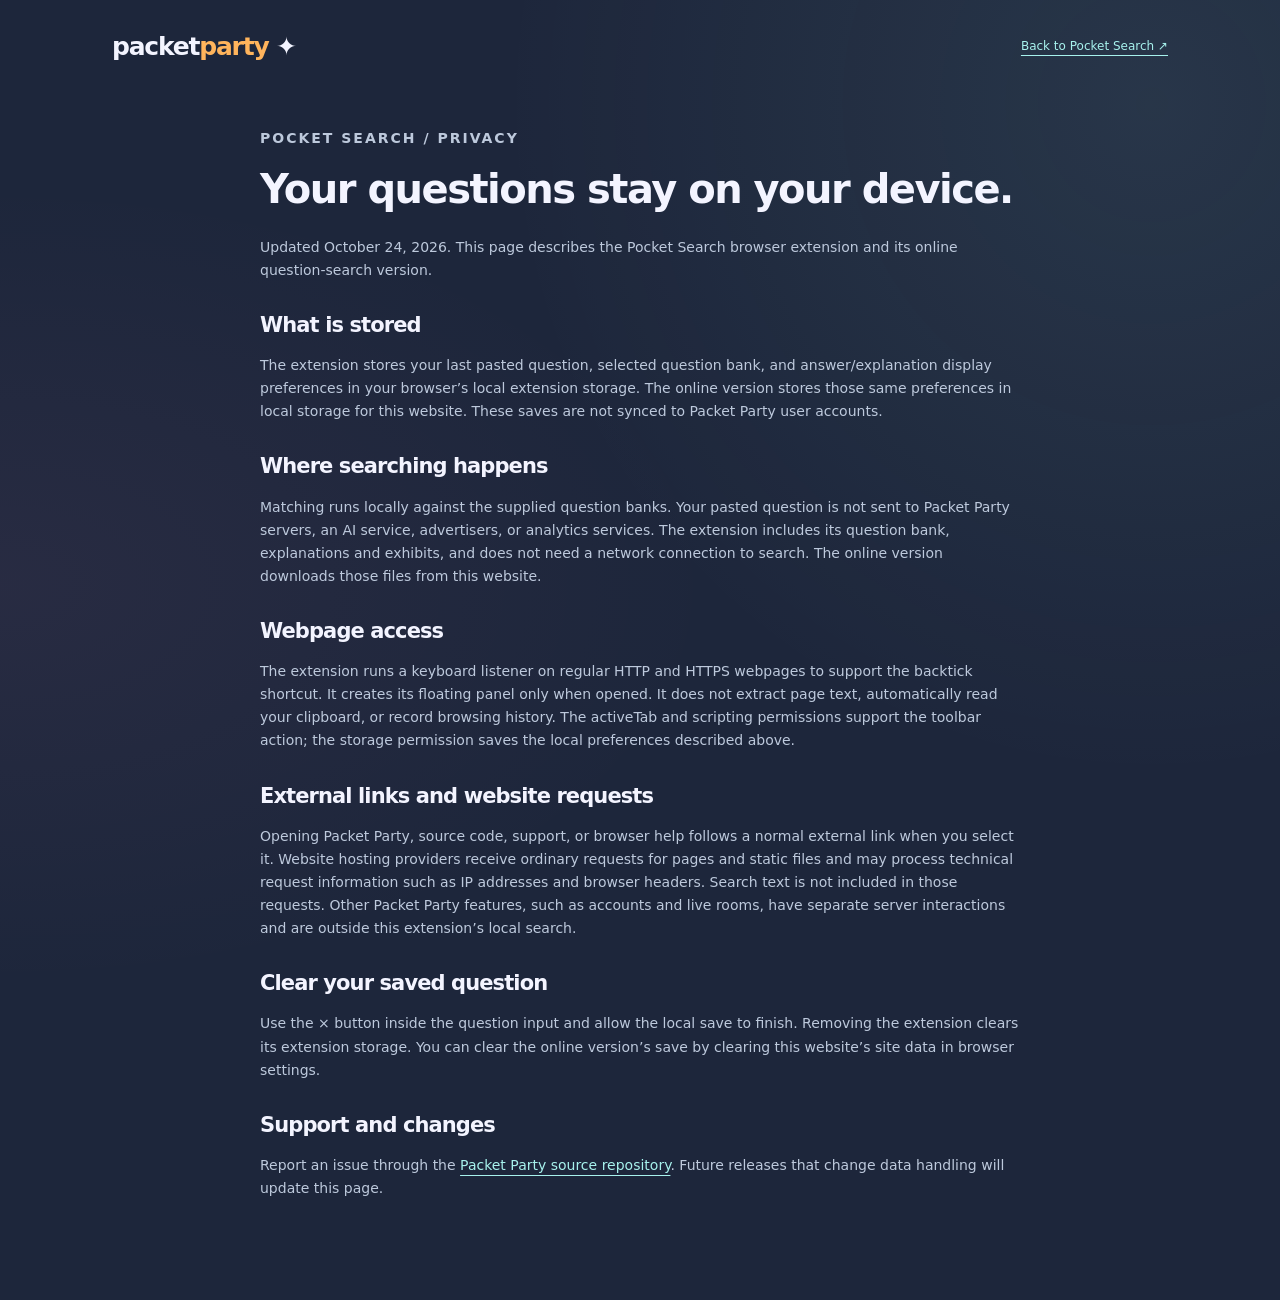
==== extension-privacy.html @ 1b27d732 "Publish guided extension download and no-install online question search" ====
<!doctype html>
<html lang="en"><head><meta charset="utf-8"><meta name="viewport" content="width=device-width,initial-scale=1"><title>Pocket Search privacy · Packet Party</title><link rel="icon" href="icons/icon-192.png"><link rel="stylesheet" href="extension-download.css"></head><body><main><nav><a class="brand" href="/">packet<span>party</span> ✦</a><a href="/get-extension">Back to Pocket Search ↗</a></nav><article class="privacy"><p class="eyebrow">POCKET SEARCH / PRIVACY</p><h1>Your questions stay on your device.</h1><p>Updated October 24, 2026. This page describes the Pocket Search browser extension and its online question-search version.</p><h2>What is stored</h2><p>The extension stores your last pasted question, selected question bank, and answer/explanation display preferences in your browser’s local extension storage. The online version stores those same preferences in local storage for this website. These saves are not synced to Packet Party user accounts.</p><h2>Where searching happens</h2><p>Matching runs locally against the supplied question banks. Your pasted question is not sent to Packet Party servers, an AI service, advertisers, or analytics services. The extension includes its question bank, explanations and exhibits, and does not need a network connection to search. The online version downloads those files from this website.</p><h2>Webpage access</h2><p>The extension runs a keyboard listener on regular HTTP and HTTPS webpages to support the backtick shortcut. It creates its floating panel only when opened. It does not extract page text, automatically read your clipboard, or record browsing history. The activeTab and scripting permissions support the toolbar action; the storage permission saves the local preferences described above.</p><h2>External links and website requests</h2><p>Opening Packet Party, source code, support, or browser help follows a normal external link when you select it. Website hosting providers receive ordinary requests for pages and static files and may process technical request information such as IP addresses and browser headers. Search text is not included in those requests. Other Packet Party features, such as accounts and live rooms, have separate server interactions and are outside this extension’s local search.</p><h2>Clear your saved question</h2><p>Use the × button inside the question input and allow the local save to finish. Removing the extension clears its extension storage. You can clear the online version’s save by clearing this website’s site data in browser settings.</p><h2>Support and changes</h2><p>Report an issue through the <a href="https://github.com/Angelowww11/REVIEWERS_HAVEFUN/issues" target="_blank" rel="noopener noreferrer">Packet Party source repository</a>. Future releases that change data handling will update this page.</p></article></main></body></html>
---- extension-download.css ----
:root{color-scheme:dark;--page:#1d263b;--surface:#273550;--ink:#f3f4ff;--muted:#bdc9dc;--mint:#a7f2ed;--peach:#ffb45c;--pink:#f58fca;font:16px/1.65 'Trebuchet MS',system-ui,sans-serif;color:var(--ink);background:var(--page)}*{box-sizing:border-box}html{scroll-behavior:smooth}body{margin:0;background:radial-gradient(ellipse at 90% 8%,#a7f2ed14,transparent 40%),radial-gradient(ellipse at 0% 45%,#f58fca0d,transparent 40%)}main{max-width:1120px;margin:auto;padding:26px 32px 40px}a{color:var(--mint);text-underline-offset:5px}button{font:inherit;cursor:pointer}a:focus-visible,button:focus-visible,summary:focus-visible{outline:3px solid var(--mint);outline-offset:5px}nav{display:flex;gap:20px;align-items:center;justify-content:space-between;font-size:12px}nav>div{display:flex;align-items:center;gap:20px}.brand{font-size:25px;font-weight:900;letter-spacing:-1.2px;color:var(--ink);text-decoration:none}.brand span{color:var(--peach)}.text-button{border:0;background:transparent;color:var(--mint);padding:8px 0;font-size:12px;text-decoration:underline;text-underline-offset:5px}.hero{display:grid;grid-template-columns:minmax(0,1.2fr) minmax(0,1fr);gap:65px;align-items:center;padding:65px 0 60px}.eyebrow{font-size:10px;letter-spacing:2px;font-weight:800;color:var(--mint);margin:0 0 12px}h1{font-size:clamp(36px,5vw,58px);line-height:1.08;letter-spacing:-2.3px;margin:18px 0 24px}h1 em{font-style:normal;color:var(--peach)}.lede{color:var(--muted);max-width:420px;font-size:16px;margin:0 0 24px}.hero-actions{display:flex;flex-wrap:wrap;gap:10px;align-items:center}.download{display:inline-flex;gap:25px;align-items:center;padding:13px 20px;border-radius:15px;background:var(--peach);color:var(--page);font-weight:900;text-decoration:none;transition:transform .2s}.download:hover{transform:translateY(-3px)}.download span{font-size:25px;line-height:1}.try-button{display:inline-flex;padding:12px 0;font-size:13px;font-weight:700}.download-note{font-size:11px;color:var(--muted);margin:10px 0 18px}.setup-link{font-size:12px}.facts{display:flex;flex-wrap:wrap;gap:8px 17px;font-size:11px;color:var(--mint);font-weight:700;margin:23px 0 12px}.facts span:before{content:'✦ ';color:var(--pink)}.availability{font-size:10px;color:var(--muted);max-width:370px}.live-demo{position:relative;width:100%;max-width:390px;justify-self:end;border-radius:21px;background:var(--surface);box-shadow:0 25px 75px #09152b55}.demo-head,.demo-foot{display:flex;align-items:center;justify-content:space-between;padding:12px 15px;font-size:11px;font-weight:700;gap:10px}.demo-live{color:var(--mint);font-size:8px;letter-spacing:1px}.demo-foot{font-size:10px;color:var(--muted);font-weight:400;padding:10px 15px}.live-demo iframe{display:block;width:100%;height:405px;border:0;background:var(--page)}.satellite{position:absolute;right:-23px;bottom:55px;color:var(--pink);font-size:64px;transform:rotate(-8deg);pointer-events:none}h2{font-size:27px;letter-spacing:-.9px;line-height:1.25;margin:10px 0 16px}h3{font-size:17px;line-height:1.3;margin:0 0 10px}.install{scroll-margin-top:24px}.section-heading{display:flex;gap:25px;align-items:end;justify-content:space-between}.browser-picker{display:flex;flex-wrap:wrap;gap:5px;background:#ffffff07;padding:5px;border-radius:14px}.browser-picker button{padding:9px 14px;border:0;border-radius:10px;background:transparent;color:var(--muted);font-size:12px;font-weight:800}.browser-picker [aria-pressed=true]{background:var(--mint);color:var(--page)}.install-intro{color:var(--muted);font-size:12px}.steps{list-style:none;padding:0;margin:30px 0;display:grid;grid-template-columns:repeat(3,minmax(0,1fr));gap:34px}.steps li{min-width:0}.step-number{color:var(--peach);font-size:36px;letter-spacing:-2px;line-height:1;display:block;margin-bottom:16px;font-weight:900}.steps p{font-size:12px;color:var(--muted);margin:8px 0 12px}.steps b{color:var(--ink)}.steps .hint{font-size:10px;line-height:1.6;color:var(--muted);opacity:.85}.small-action{font-size:12px;font-weight:800}.copy-address{display:flex;gap:7px;flex-wrap:wrap;align-items:center;padding:10px;background:#101b2e70;border-radius:12px}.copy-address code{background:none;flex:1;font-size:12px;white-space:nowrap;overflow-wrap:normal}.copy-address button{background:var(--mint);color:var(--page);border:0;border-radius:8px;padding:7px 9px;font-size:10px;font-weight:800;white-space:nowrap}code,kbd{background:#ffffff0a;border-radius:5px;padding:2px 5px;font-size:11px;overflow-wrap:anywhere}kbd{font:700 .9em/1.3 ui-monospace,monospace;color:var(--peach);box-shadow:0 2px 0 #ffffff20;padding:2px 8px}.install-visual{padding:11px;background:#ffffff08;border-radius:12px;display:flex;gap:8px;align-items:center;justify-content:space-between;font-size:9px}.install-visual>span:first-child{display:flex;gap:7px;align-items:center}.install-visual i{display:block;background:var(--mint);width:24px;height:14px;border-radius:14px;position:relative}.install-visual i:after{content:'';position:absolute;background:var(--page);width:10px;height:10px;border-radius:50%;right:2px;top:2px}.install-visual>b{background:#ffffff0f;padding:5px 8px;border-radius:7px}.easy-alternative{display:flex;gap:17px;align-items:center;background:#a7f2ed0b;padding:20px 23px;border-radius:17px;margin:30px 0 55px}.easy-alternative>span{color:var(--peach);font-size:30px}.easy-alternative strong{font-size:14px}.easy-alternative p{font-size:12px;color:var(--muted);margin:3px 0}.easy-alternative>a{font-size:12px;white-space:nowrap;font-weight:800;margin-left:auto}.details{display:grid;grid-template-columns:1fr 1fr;gap:65px}.details h2{font-size:24px}.details p{font-size:13px;color:var(--muted)}.help{max-width:800px;margin-top:45px}.help h2{font-size:23px}.help details{padding:15px 0;border-bottom:1px solid #ffffff14}.help summary{font-size:13px;font-weight:700;cursor:pointer}.help p{font-size:12px;color:var(--muted);margin-bottom:0}footer{margin-top:45px;color:var(--muted);font-size:10px;display:flex;gap:20px;justify-content:space-between}footer div{display:flex;gap:15px;flex-wrap:wrap}.page-status{position:fixed;bottom:20px;left:50%;transform:translateX(-50%);max-width:calc(100vw - 32px);background:var(--mint);color:var(--page);border-radius:13px;padding:12px 18px;font-size:12px;font-weight:800;box-shadow:0 8px 30px #0004;z-index:5}[hidden]{display:none!important}.pocket-page .pocket-header{max-width:440px;margin:45px auto 20px}.pocket-page h1{font-size:34px;letter-spacing:-1.2px;margin:10px 0}.pocket-page .live-demo{max-width:380px;margin:25px auto;justify-self:auto}.pocket-page .pocket-note{max-width:380px;margin:18px auto;font-size:12px;color:var(--muted)}.pocket-page .window-button{background:var(--mint);color:var(--page);border:0;border-radius:11px;padding:9px 13px;font-size:12px;font-weight:800}.privacy{max-width:760px;margin:60px auto}.privacy h1{font-size:40px;letter-spacing:-1.5px}.privacy h2{font-size:21px;margin-top:30px}.privacy p{font-size:14px;color:var(--muted)}@media(max-width:850px){.hero{gap:30px}.steps{gap:22px}.section-heading{align-items:start;flex-direction:column;gap:10px}}@media(max-width:650px){main{padding:20px}nav{align-items:start}nav>div{gap:5px;align-items:end;flex-direction:column}.hero{grid-template-columns:1fr;gap:30px;padding:35px 0 45px}.live-demo{justify-self:center;max-width:380px}.satellite{right:-8px}.steps{grid-template-columns:1fr;gap:25px;margin-top:25px}.steps li{display:grid;grid-template-columns:40px minmax(0,1fr);gap:13px}.step-number{font-size:29px}.copy-address{flex-wrap:nowrap}.steps p{font-size:13px}.install-visual{max-width:300px;font-size:11px}.easy-alternative{align-items:start;flex-wrap:wrap;padding:18px}.easy-alternative>span{display:none}.easy-alternative>a{margin:0}.details{grid-template-columns:1fr;gap:8px}.details h2{font-size:22px}footer{flex-direction:column}.hero .intro{max-width:500px}h1{letter-spacing:-1.6px}.download{width:100%;justify-content:space-between}.browser-picker button{padding:10px 17px}.pocket-page .pocket-header{margin-top:25px}.privacy{margin:35px 0}.privacy h1{font-size:32px}}@media(prefers-reduced-motion:reduce){*{scroll-behavior:auto!important;transition:none!important}}

body{font:inherit}

@media(max-width:650px){.browser-picker button,.copy-address button{min-height:44px}}
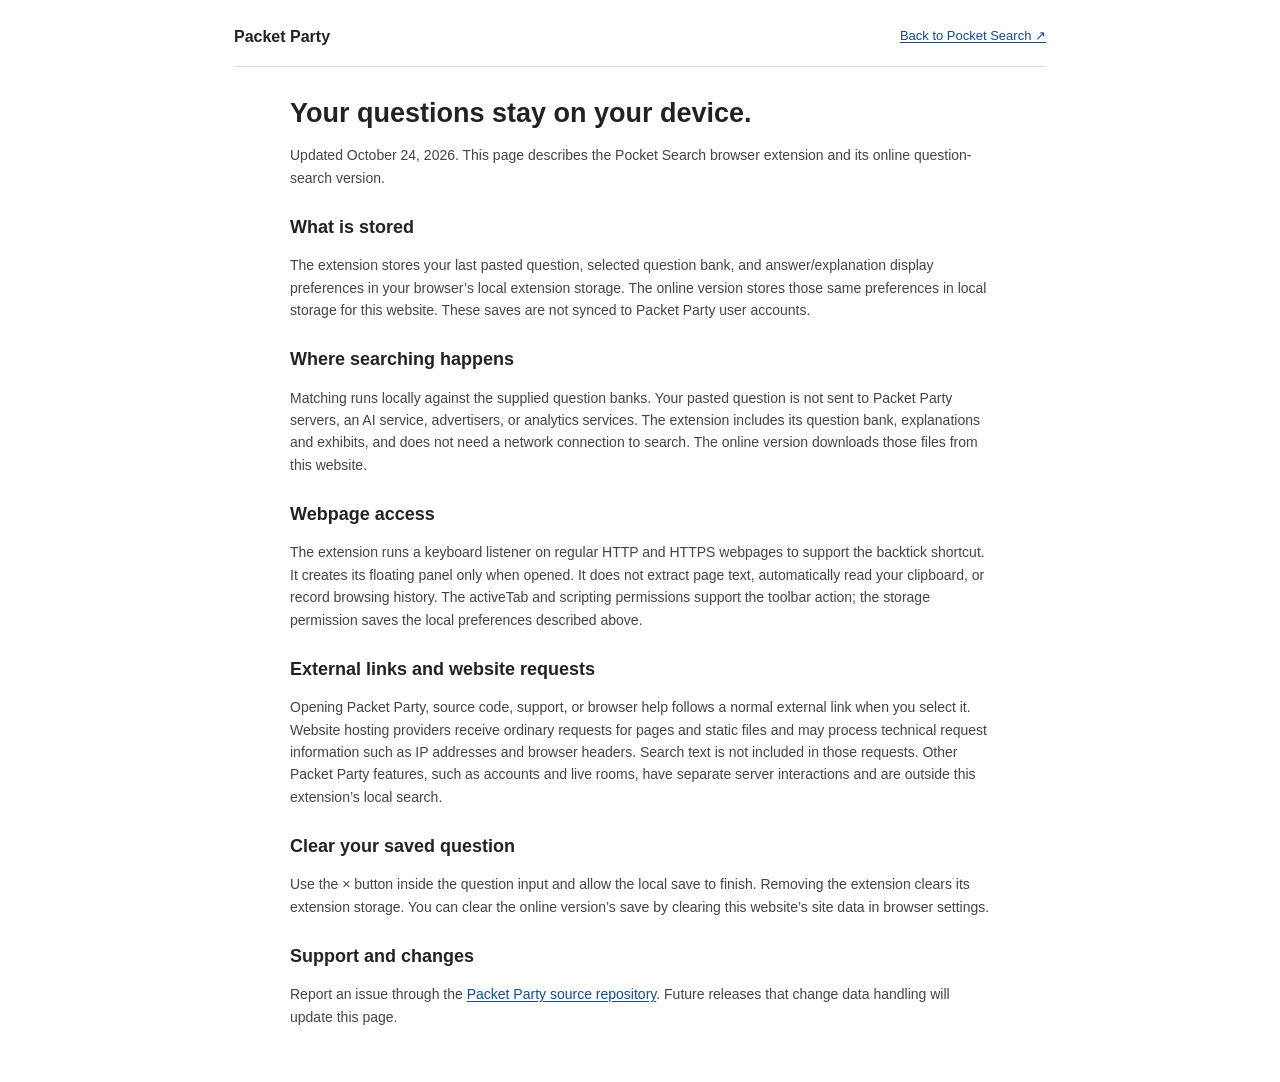
==== commit cf4bc84d: "Simplify Pocket Search to a plain white interface" ====
--- a/extension-privacy.html
+++ b/extension-privacy.html
@@ -1,2 +1,2 @@
 <!doctype html>
-<html lang="en"><head><meta charset="utf-8"><meta name="viewport" content="width=device-width,initial-scale=1"><title>Pocket Search privacy · Packet Party</title><link rel="icon" href="icons/icon-192.png"><link rel="stylesheet" href="extension-download.css"></head><body><main><nav><a class="brand" href="/">packet<span>party</span> ✦</a><a href="/get-extension">Back to Pocket Search ↗</a></nav><article class="privacy"><p class="eyebrow">POCKET SEARCH / PRIVACY</p><h1>Your questions stay on your device.</h1><p>Updated October 24, 2026. This page describes the Pocket Search browser extension and its online question-search version.</p><h2>What is stored</h2><p>The extension stores your last pasted question, selected question bank, and answer/explanation display preferences in your browser’s local extension storage. The online version stores those same preferences in local storage for this website. These saves are not synced to Packet Party user accounts.</p><h2>Where searching happens</h2><p>Matching runs locally against the supplied question banks. Your pasted question is not sent to Packet Party servers, an AI service, advertisers, or analytics services. The extension includes its question bank, explanations and exhibits, and does not need a network connection to search. The online version downloads those files from this website.</p><h2>Webpage access</h2><p>The extension runs a keyboard listener on regular HTTP and HTTPS webpages to support the backtick shortcut. It creates its floating panel only when opened. It does not extract page text, automatically read your clipboard, or record browsing history. The activeTab and scripting permissions support the toolbar action; the storage permission saves the local preferences described above.</p><h2>External links and website requests</h2><p>Opening Packet Party, source code, support, or browser help follows a normal external link when you select it. Website hosting providers receive ordinary requests for pages and static files and may process technical request information such as IP addresses and browser headers. Search text is not included in those requests. Other Packet Party features, such as accounts and live rooms, have separate server interactions and are outside this extension’s local search.</p><h2>Clear your saved question</h2><p>Use the × button inside the question input and allow the local save to finish. Removing the extension clears its extension storage. You can clear the online version’s save by clearing this website’s site data in browser settings.</p><h2>Support and changes</h2><p>Report an issue through the <a href="https://github.com/Angelowww11/REVIEWERS_HAVEFUN/issues" target="_blank" rel="noopener noreferrer">Packet Party source repository</a>. Future releases that change data handling will update this page.</p></article></main></body></html>
+<html lang="en"><head><meta charset="utf-8"><meta name="viewport" content="width=device-width,initial-scale=1"><title>Pocket Search privacy · Packet Party</title><link rel="icon" href="icons/icon-192.png"><link rel="stylesheet" href="extension-download.css"></head><body><main><nav><a class="brand" href="/">Packet Party</a><a href="/get-extension">Back to Pocket Search ↗</a></nav><article class="privacy"><p class="eyebrow">POCKET SEARCH / PRIVACY</p><h1>Your questions stay on your device.</h1><p>Updated October 24, 2026. This page describes the Pocket Search browser extension and its online question-search version.</p><h2>What is stored</h2><p>The extension stores your last pasted question, selected question bank, and answer/explanation display preferences in your browser’s local extension storage. The online version stores those same preferences in local storage for this website. These saves are not synced to Packet Party user accounts.</p><h2>Where searching happens</h2><p>Matching runs locally against the supplied question banks. Your pasted question is not sent to Packet Party servers, an AI service, advertisers, or analytics services. The extension includes its question bank, explanations and exhibits, and does not need a network connection to search. The online version downloads those files from this website.</p><h2>Webpage access</h2><p>The extension runs a keyboard listener on regular HTTP and HTTPS webpages to support the backtick shortcut. It creates its floating panel only when opened. It does not extract page text, automatically read your clipboard, or record browsing history. The activeTab and scripting permissions support the toolbar action; the storage permission saves the local preferences described above.</p><h2>External links and website requests</h2><p>Opening Packet Party, source code, support, or browser help follows a normal external link when you select it. Website hosting providers receive ordinary requests for pages and static files and may process technical request information such as IP addresses and browser headers. Search text is not included in those requests. Other Packet Party features, such as accounts and live rooms, have separate server interactions and are outside this extension’s local search.</p><h2>Clear your saved question</h2><p>Use the × button inside the question input and allow the local save to finish. Removing the extension clears its extension storage. You can clear the online version’s save by clearing this website’s site data in browser settings.</p><h2>Support and changes</h2><p>Report an issue through the <a href="https://github.com/Angelowww11/REVIEWERS_HAVEFUN/issues" target="_blank" rel="noopener noreferrer">Packet Party source repository</a>. Future releases that change data handling will update this page.</p></article></main></body></html>
--- a/extension-download.css
+++ b/extension-download.css
@@ -1,5 +1,2 @@
-:root{color-scheme:dark;--page:#1d263b;--surface:#273550;--ink:#f3f4ff;--muted:#bdc9dc;--mint:#a7f2ed;--peach:#ffb45c;--pink:#f58fca;font:16px/1.65 'Trebuchet MS',system-ui,sans-serif;color:var(--ink);background:var(--page)}*{box-sizing:border-box}html{scroll-behavior:smooth}body{margin:0;background:radial-gradient(ellipse at 90% 8%,#a7f2ed14,transparent 40%),radial-gradient(ellipse at 0% 45%,#f58fca0d,transparent 40%)}main{max-width:1120px;margin:auto;padding:26px 32px 40px}a{color:var(--mint);text-underline-offset:5px}button{font:inherit;cursor:pointer}a:focus-visible,button:focus-visible,summary:focus-visible{outline:3px solid var(--mint);outline-offset:5px}nav{display:flex;gap:20px;align-items:center;justify-content:space-between;font-size:12px}nav>div{display:flex;align-items:center;gap:20px}.brand{font-size:25px;font-weight:900;letter-spacing:-1.2px;color:var(--ink);text-decoration:none}.brand span{color:var(--peach)}.text-button{border:0;background:transparent;color:var(--mint);padding:8px 0;font-size:12px;text-decoration:underline;text-underline-offset:5px}.hero{display:grid;grid-template-columns:minmax(0,1.2fr) minmax(0,1fr);gap:65px;align-items:center;padding:65px 0 60px}.eyebrow{font-size:10px;letter-spacing:2px;font-weight:800;color:var(--mint);margin:0 0 12px}h1{font-size:clamp(36px,5vw,58px);line-height:1.08;letter-spacing:-2.3px;margin:18px 0 24px}h1 em{font-style:normal;color:var(--peach)}.lede{color:var(--muted);max-width:420px;font-size:16px;margin:0 0 24px}.hero-actions{display:flex;flex-wrap:wrap;gap:10px;align-items:center}.download{display:inline-flex;gap:25px;align-items:center;padding:13px 20px;border-radius:15px;background:var(--peach);color:var(--page);font-weight:900;text-decoration:none;transition:transform .2s}.download:hover{transform:translateY(-3px)}.download span{font-size:25px;line-height:1}.try-button{display:inline-flex;padding:12px 0;font-size:13px;font-weight:700}.download-note{font-size:11px;color:var(--muted);margin:10px 0 18px}.setup-link{font-size:12px}.facts{display:flex;flex-wrap:wrap;gap:8px 17px;font-size:11px;color:var(--mint);font-weight:700;margin:23px 0 12px}.facts span:before{content:'✦ ';color:var(--pink)}.availability{font-size:10px;color:var(--muted);max-width:370px}.live-demo{position:relative;width:100%;max-width:390px;justify-self:end;border-radius:21px;background:var(--surface);box-shadow:0 25px 75px #09152b55}.demo-head,.demo-foot{display:flex;align-items:center;justify-content:space-between;padding:12px 15px;font-size:11px;font-weight:700;gap:10px}.demo-live{color:var(--mint);font-size:8px;letter-spacing:1px}.demo-foot{font-size:10px;color:var(--muted);font-weight:400;padding:10px 15px}.live-demo iframe{display:block;width:100%;height:405px;border:0;background:var(--page)}.satellite{position:absolute;right:-23px;bottom:55px;color:var(--pink);font-size:64px;transform:rotate(-8deg);pointer-events:none}h2{font-size:27px;letter-spacing:-.9px;line-height:1.25;margin:10px 0 16px}h3{font-size:17px;line-height:1.3;margin:0 0 10px}.install{scroll-margin-top:24px}.section-heading{display:flex;gap:25px;align-items:end;justify-content:space-between}.browser-picker{display:flex;flex-wrap:wrap;gap:5px;background:#ffffff07;padding:5px;border-radius:14px}.browser-picker button{padding:9px 14px;border:0;border-radius:10px;background:transparent;color:var(--muted);font-size:12px;font-weight:800}.browser-picker [aria-pressed=true]{background:var(--mint);color:var(--page)}.install-intro{color:var(--muted);font-size:12px}.steps{list-style:none;padding:0;margin:30px 0;display:grid;grid-template-columns:repeat(3,minmax(0,1fr));gap:34px}.steps li{min-width:0}.step-number{color:var(--peach);font-size:36px;letter-spacing:-2px;line-height:1;display:block;margin-bottom:16px;font-weight:900}.steps p{font-size:12px;color:var(--muted);margin:8px 0 12px}.steps b{color:var(--ink)}.steps .hint{font-size:10px;line-height:1.6;color:var(--muted);opacity:.85}.small-action{font-size:12px;font-weight:800}.copy-address{display:flex;gap:7px;flex-wrap:wrap;align-items:center;padding:10px;background:#101b2e70;border-radius:12px}.copy-address code{background:none;flex:1;font-size:12px;white-space:nowrap;overflow-wrap:normal}.copy-address button{background:var(--mint);color:var(--page);border:0;border-radius:8px;padding:7px 9px;font-size:10px;font-weight:800;white-space:nowrap}code,kbd{background:#ffffff0a;border-radius:5px;padding:2px 5px;font-size:11px;overflow-wrap:anywhere}kbd{font:700 .9em/1.3 ui-monospace,monospace;color:var(--peach);box-shadow:0 2px 0 #ffffff20;padding:2px 8px}.install-visual{padding:11px;background:#ffffff08;border-radius:12px;display:flex;gap:8px;align-items:center;justify-content:space-between;font-size:9px}.install-visual>span:first-child{display:flex;gap:7px;align-items:center}.install-visual i{display:block;background:var(--mint);width:24px;height:14px;border-radius:14px;position:relative}.install-visual i:after{content:'';position:absolute;background:var(--page);width:10px;height:10px;border-radius:50%;right:2px;top:2px}.install-visual>b{background:#ffffff0f;padding:5px 8px;border-radius:7px}.easy-alternative{display:flex;gap:17px;align-items:center;background:#a7f2ed0b;padding:20px 23px;border-radius:17px;margin:30px 0 55px}.easy-alternative>span{color:var(--peach);font-size:30px}.easy-alternative strong{font-size:14px}.easy-alternative p{font-size:12px;color:var(--muted);margin:3px 0}.easy-alternative>a{font-size:12px;white-space:nowrap;font-weight:800;margin-left:auto}.details{display:grid;grid-template-columns:1fr 1fr;gap:65px}.details h2{font-size:24px}.details p{font-size:13px;color:var(--muted)}.help{max-width:800px;margin-top:45px}.help h2{font-size:23px}.help details{padding:15px 0;border-bottom:1px solid #ffffff14}.help summary{font-size:13px;font-weight:700;cursor:pointer}.help p{font-size:12px;color:var(--muted);margin-bottom:0}footer{margin-top:45px;color:var(--muted);font-size:10px;display:flex;gap:20px;justify-content:space-between}footer div{display:flex;gap:15px;flex-wrap:wrap}.page-status{position:fixed;bottom:20px;left:50%;transform:translateX(-50%);max-width:calc(100vw - 32px);background:var(--mint);color:var(--page);border-radius:13px;padding:12px 18px;font-size:12px;font-weight:800;box-shadow:0 8px 30px #0004;z-index:5}[hidden]{display:none!important}.pocket-page .pocket-header{max-width:440px;margin:45px auto 20px}.pocket-page h1{font-size:34px;letter-spacing:-1.2px;margin:10px 0}.pocket-page .live-demo{max-width:380px;margin:25px auto;justify-self:auto}.pocket-page .pocket-note{max-width:380px;margin:18px auto;font-size:12px;color:var(--muted)}.pocket-page .window-button{background:var(--mint);color:var(--page);border:0;border-radius:11px;padding:9px 13px;font-size:12px;font-weight:800}.privacy{max-width:760px;margin:60px auto}.privacy h1{font-size:40px;letter-spacing:-1.5px}.privacy h2{font-size:21px;margin-top:30px}.privacy p{font-size:14px;color:var(--muted)}@media(max-width:850px){.hero{gap:30px}.steps{gap:22px}.section-heading{align-items:start;flex-direction:column;gap:10px}}@media(max-width:650px){main{padding:20px}nav{align-items:start}nav>div{gap:5px;align-items:end;flex-direction:column}.hero{grid-template-columns:1fr;gap:30px;padding:35px 0 45px}.live-demo{justify-self:center;max-width:380px}.satellite{right:-8px}.steps{grid-template-columns:1fr;gap:25px;margin-top:25px}.steps li{display:grid;grid-template-columns:40px minmax(0,1fr);gap:13px}.step-number{font-size:29px}.copy-address{flex-wrap:nowrap}.steps p{font-size:13px}.install-visual{max-width:300px;font-size:11px}.easy-alternative{align-items:start;flex-wrap:wrap;padding:18px}.easy-alternative>span{display:none}.easy-alternative>a{margin:0}.details{grid-template-columns:1fr;gap:8px}.details h2{font-size:22px}footer{flex-direction:column}.hero .intro{max-width:500px}h1{letter-spacing:-1.6px}.download{width:100%;justify-content:space-between}.browser-picker button{padding:10px 17px}.pocket-page .pocket-header{margin-top:25px}.privacy{margin:35px 0}.privacy h1{font-size:32px}}@media(prefers-reduced-motion:reduce){*{scroll-behavior:auto!important;transition:none!important}}
-
-body{font:inherit}
-
-@media(max-width:650px){.browser-picker button,.copy-address button{min-height:44px}}
+:root{color-scheme:light;font:15px/1.6 Arial,Helvetica,sans-serif;color:#222;background:#fff}*{box-sizing:border-box}body{margin:0;font:inherit;background:#fff}main{max-width:860px;margin:auto;padding:24px}a{color:#164b91;text-underline-offset:2px}button{font:inherit;cursor:pointer;color:#222;background:#f5f5f5;border:1px solid #aaa;border-radius:3px;padding:7px 11px}button:hover{background:#eaeaea}a:focus-visible,button:focus-visible,summary:focus-visible{outline:2px solid #333;outline-offset:3px}nav{display:flex;justify-content:space-between;gap:18px;align-items:center;padding-bottom:16px;border-bottom:1px solid #ddd;font-size:13px}nav>div{display:flex;align-items:center;gap:16px}.brand{font-size:16px;font-weight:600;color:#222;text-decoration:none}.brand span{color:inherit}.text-button{font-size:12px;padding:5px 8px}.hero{padding:28px 0;display:grid;grid-template-columns:minmax(0,1fr) 360px;gap:26px;align-items:start}.eyebrow,.facts,.satellite{display:none}h1{font-size:28px;line-height:1.25;letter-spacing:normal;margin:0 0 14px}h1 em{font-style:normal;color:inherit}.lede{font-size:14px;max-width:440px;color:#444;margin:0 0 18px}.hero-actions{display:flex;flex-wrap:wrap;gap:10px;align-items:center}.download,.try-button,.small-action{display:inline-block;padding:8px 11px;border:1px solid #aaa;border-radius:3px;background:#f5f5f5;color:#222;text-decoration:none;font-size:13px}.download:hover,.try-button:hover,.small-action:hover{background:#eaeaea}.download span{margin-left:10px}.download-note,.availability{font-size:11px;color:#666;margin:11px 0}.setup-link{font-size:12px}.live-demo{width:100%;max-width:380px;border:1px solid #bbb;background:#fff}.demo-head,.demo-foot{display:flex;justify-content:space-between;align-items:center;gap:10px;padding:8px 10px;font-size:12px;background:#fafafa}.demo-head{border-bottom:1px solid #ddd}.demo-foot{border-top:1px solid #ddd;font-size:10px;color:#555}.demo-live{font-size:10px;color:#666}.live-demo iframe{display:block;width:100%;height:405px;border:0;background:#fff}h2{font-size:20px;line-height:1.4;margin:0 0 12px}h3{font-size:15px;line-height:1.4;margin:0 0 8px}.install{border-top:1px solid #ddd;padding-top:24px;scroll-margin-top:18px}.section-heading{display:flex;flex-wrap:wrap;gap:12px 20px;align-items:center;justify-content:space-between}.browser-picker{display:flex;gap:5px}.browser-picker button{font-size:12px;min-height:36px;padding:6px 10px}.browser-picker [aria-pressed=true]{color:#fff;background:#333;border-color:#333}.install-intro{font-size:12px;color:#555;margin:12px 0}.steps{padding-left:22px;margin:22px 0;display:block}.steps li{padding-left:3px;margin-bottom:22px}.step-number{display:none}.steps p{font-size:13px;color:#444;margin:8px 0}.steps .hint{font-size:11px;color:#666}.copy-address{display:flex;flex-wrap:wrap;gap:10px;align-items:center;padding:8px 0}.copy-address code{font-size:13px}.copy-address button{font-size:12px}.install-visual{display:none}code,kbd{font:12px/1.5 ui-monospace,Consolas,monospace;padding:2px 4px;border:1px solid #ddd;background:#f7f7f7;color:#222;overflow-wrap:anywhere}kbd{font-size:14px}.easy-alternative{padding:16px 0;border-top:1px solid #ddd;border-bottom:1px solid #ddd;margin:24px 0}.easy-alternative>span{display:none}.easy-alternative strong{font-size:14px}.easy-alternative p{font-size:13px;margin:5px 0}.easy-alternative>a{font-size:13px}.details{display:block;padding:8px 0}.details article{margin:18px 0 24px}.details h2{font-size:18px}.details p{font-size:13px;color:#444}.help{margin-top:24px}.help h2{font-size:18px}.help details{padding:12px 0;border-bottom:1px solid #ddd}.help summary{font-size:13px;font-weight:600;cursor:pointer}.help p{font-size:13px;color:#444;margin-bottom:0}footer{display:flex;flex-wrap:wrap;gap:12px 24px;justify-content:space-between;padding:18px 0 0;border-top:1px solid #ddd;margin-top:30px;font-size:11px;color:#666}footer div{display:flex;gap:14px;flex-wrap:wrap}.page-status{position:fixed;bottom:16px;left:50%;transform:translateX(-50%);max-width:calc(100vw - 24px);background:#fff;color:#222;border:1px solid #aaa;border-radius:3px;padding:10px 14px;font-size:12px;z-index:5}[hidden]{display:none!important}.pocket-page main{max-width:740px}.pocket-page .pocket-header{max-width:380px;margin:28px auto 18px}.pocket-page h1{font-size:24px;margin:0 0 10px}.pocket-page .live-demo{max-width:380px;margin:18px auto}.pocket-page .pocket-note{max-width:380px;margin:16px auto;font-size:12px;color:#555}.pocket-page .window-button{font-size:12px}.privacy{max-width:700px;margin:30px auto}.privacy h1{font-size:27px}.privacy h2{font-size:18px;margin-top:26px}.privacy p{font-size:14px;color:#444}
+@media(max-width:700px){main{padding:18px}.hero{grid-template-columns:1fr;gap:24px}.hero .live-demo{justify-self:start;max-width:380px}.hero .intro{max-width:480px}nav{align-items:start}nav>div{gap:8px;align-items:end;flex-direction:column}.section-heading{align-items:start;flex-direction:column}.browser-picker button,.copy-address button{min-height:40px}h1{font-size:25px}.pocket-page .pocket-header{margin-top:24px}}
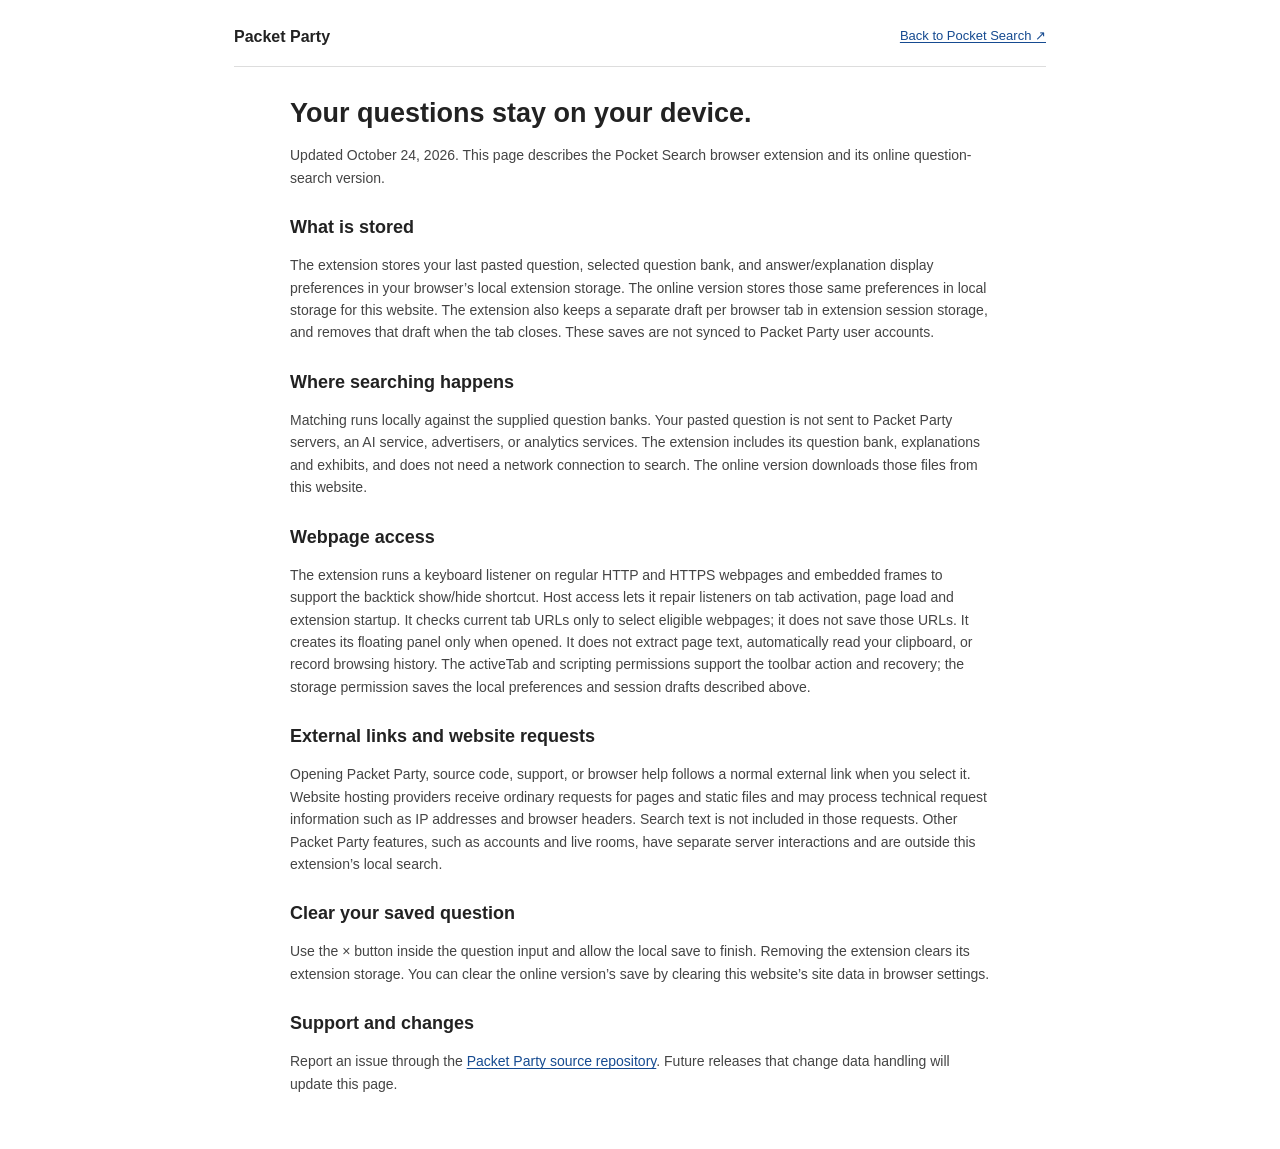
==== commit d0f8ea40: "Repair Pocket Search visibility shortcut and tab recovery in Edge" ====
--- a/extension-privacy.html
+++ b/extension-privacy.html
@@ -1,2 +1,2 @@
 <!doctype html>
-<html lang="en"><head><meta charset="utf-8"><meta name="viewport" content="width=device-width,initial-scale=1"><title>Pocket Search privacy · Packet Party</title><link rel="icon" href="icons/icon-192.png"><link rel="stylesheet" href="extension-download.css"></head><body><main><nav><a class="brand" href="/">Packet Party</a><a href="/get-extension">Back to Pocket Search ↗</a></nav><article class="privacy"><p class="eyebrow">POCKET SEARCH / PRIVACY</p><h1>Your questions stay on your device.</h1><p>Updated October 24, 2026. This page describes the Pocket Search browser extension and its online question-search version.</p><h2>What is stored</h2><p>The extension stores your last pasted question, selected question bank, and answer/explanation display preferences in your browser’s local extension storage. The online version stores those same preferences in local storage for this website. These saves are not synced to Packet Party user accounts.</p><h2>Where searching happens</h2><p>Matching runs locally against the supplied question banks. Your pasted question is not sent to Packet Party servers, an AI service, advertisers, or analytics services. The extension includes its question bank, explanations and exhibits, and does not need a network connection to search. The online version downloads those files from this website.</p><h2>Webpage access</h2><p>The extension runs a keyboard listener on regular HTTP and HTTPS webpages to support the backtick shortcut. It creates its floating panel only when opened. It does not extract page text, automatically read your clipboard, or record browsing history. The activeTab and scripting permissions support the toolbar action; the storage permission saves the local preferences described above.</p><h2>External links and website requests</h2><p>Opening Packet Party, source code, support, or browser help follows a normal external link when you select it. Website hosting providers receive ordinary requests for pages and static files and may process technical request information such as IP addresses and browser headers. Search text is not included in those requests. Other Packet Party features, such as accounts and live rooms, have separate server interactions and are outside this extension’s local search.</p><h2>Clear your saved question</h2><p>Use the × button inside the question input and allow the local save to finish. Removing the extension clears its extension storage. You can clear the online version’s save by clearing this website’s site data in browser settings.</p><h2>Support and changes</h2><p>Report an issue through the <a href="https://github.com/Angelowww11/REVIEWERS_HAVEFUN/issues" target="_blank" rel="noopener noreferrer">Packet Party source repository</a>. Future releases that change data handling will update this page.</p></article></main></body></html>
+<html lang="en"><head><meta charset="utf-8"><meta name="viewport" content="width=device-width,initial-scale=1"><title>Pocket Search privacy · Packet Party</title><link rel="icon" href="icons/icon-192.png"><link rel="stylesheet" href="extension-download.css"></head><body><main><nav><a class="brand" href="/">Packet Party</a><a href="/get-extension">Back to Pocket Search ↗</a></nav><article class="privacy"><p class="eyebrow">POCKET SEARCH / PRIVACY</p><h1>Your questions stay on your device.</h1><p>Updated October 24, 2026. This page describes the Pocket Search browser extension and its online question-search version.</p><h2>What is stored</h2><p>The extension stores your last pasted question, selected question bank, and answer/explanation display preferences in your browser’s local extension storage. The online version stores those same preferences in local storage for this website. The extension also keeps a separate draft per browser tab in extension session storage, and removes that draft when the tab closes. These saves are not synced to Packet Party user accounts.</p><h2>Where searching happens</h2><p>Matching runs locally against the supplied question banks. Your pasted question is not sent to Packet Party servers, an AI service, advertisers, or analytics services. The extension includes its question bank, explanations and exhibits, and does not need a network connection to search. The online version downloads those files from this website.</p><h2>Webpage access</h2><p>The extension runs a keyboard listener on regular HTTP and HTTPS webpages and embedded frames to support the backtick show/hide shortcut. Host access lets it repair listeners on tab activation, page load and extension startup. It checks current tab URLs only to select eligible webpages; it does not save those URLs. It creates its floating panel only when opened. It does not extract page text, automatically read your clipboard, or record browsing history. The activeTab and scripting permissions support the toolbar action and recovery; the storage permission saves the local preferences and session drafts described above.</p><h2>External links and website requests</h2><p>Opening Packet Party, source code, support, or browser help follows a normal external link when you select it. Website hosting providers receive ordinary requests for pages and static files and may process technical request information such as IP addresses and browser headers. Search text is not included in those requests. Other Packet Party features, such as accounts and live rooms, have separate server interactions and are outside this extension’s local search.</p><h2>Clear your saved question</h2><p>Use the × button inside the question input and allow the local save to finish. Removing the extension clears its extension storage. You can clear the online version’s save by clearing this website’s site data in browser settings.</p><h2>Support and changes</h2><p>Report an issue through the <a href="https://github.com/Angelowww11/REVIEWERS_HAVEFUN/issues" target="_blank" rel="noopener noreferrer">Packet Party source repository</a>. Future releases that change data handling will update this page.</p></article></main></body></html>
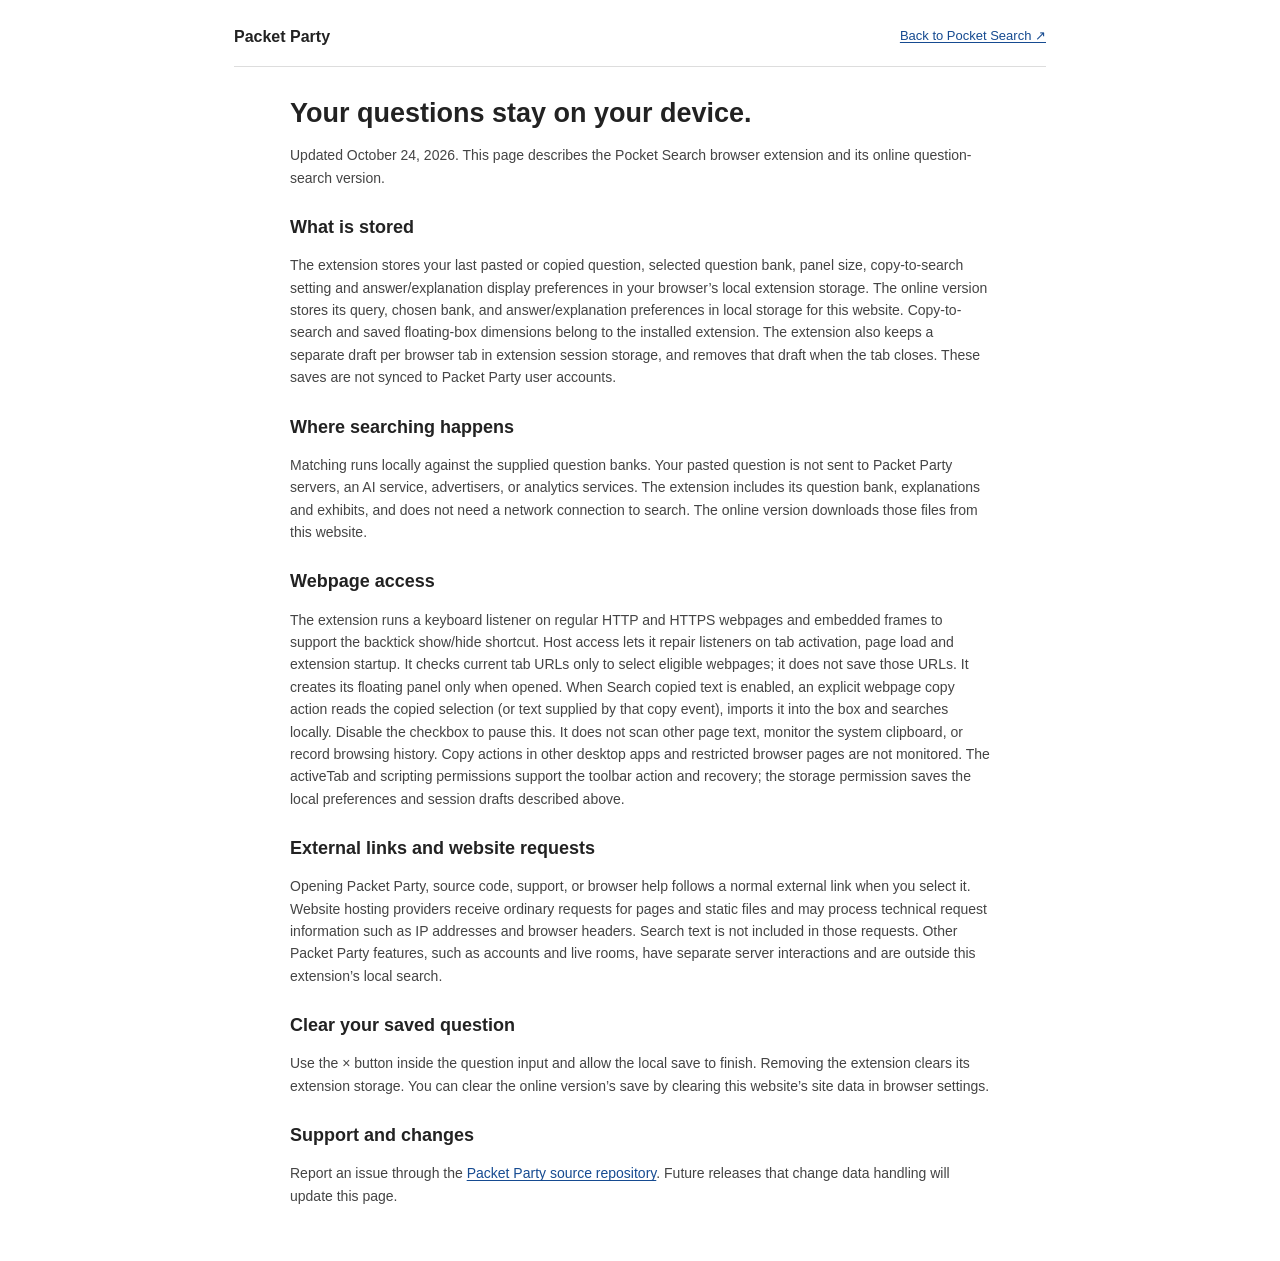
==== commit 7921d18e: "Add saved panel resizing and copy-to-search; fix Edge keyboard focus" ====
--- a/extension-privacy.html
+++ b/extension-privacy.html
@@ -1,2 +1,2 @@
 <!doctype html>
-<html lang="en"><head><meta charset="utf-8"><meta name="viewport" content="width=device-width,initial-scale=1"><title>Pocket Search privacy · Packet Party</title><link rel="icon" href="icons/icon-192.png"><link rel="stylesheet" href="extension-download.css"></head><body><main><nav><a class="brand" href="/">Packet Party</a><a href="/get-extension">Back to Pocket Search ↗</a></nav><article class="privacy"><p class="eyebrow">POCKET SEARCH / PRIVACY</p><h1>Your questions stay on your device.</h1><p>Updated October 24, 2026. This page describes the Pocket Search browser extension and its online question-search version.</p><h2>What is stored</h2><p>The extension stores your last pasted question, selected question bank, and answer/explanation display preferences in your browser’s local extension storage. The online version stores those same preferences in local storage for this website. The extension also keeps a separate draft per browser tab in extension session storage, and removes that draft when the tab closes. These saves are not synced to Packet Party user accounts.</p><h2>Where searching happens</h2><p>Matching runs locally against the supplied question banks. Your pasted question is not sent to Packet Party servers, an AI service, advertisers, or analytics services. The extension includes its question bank, explanations and exhibits, and does not need a network connection to search. The online version downloads those files from this website.</p><h2>Webpage access</h2><p>The extension runs a keyboard listener on regular HTTP and HTTPS webpages and embedded frames to support the backtick show/hide shortcut. Host access lets it repair listeners on tab activation, page load and extension startup. It checks current tab URLs only to select eligible webpages; it does not save those URLs. It creates its floating panel only when opened. It does not extract page text, automatically read your clipboard, or record browsing history. The activeTab and scripting permissions support the toolbar action and recovery; the storage permission saves the local preferences and session drafts described above.</p><h2>External links and website requests</h2><p>Opening Packet Party, source code, support, or browser help follows a normal external link when you select it. Website hosting providers receive ordinary requests for pages and static files and may process technical request information such as IP addresses and browser headers. Search text is not included in those requests. Other Packet Party features, such as accounts and live rooms, have separate server interactions and are outside this extension’s local search.</p><h2>Clear your saved question</h2><p>Use the × button inside the question input and allow the local save to finish. Removing the extension clears its extension storage. You can clear the online version’s save by clearing this website’s site data in browser settings.</p><h2>Support and changes</h2><p>Report an issue through the <a href="https://github.com/Angelowww11/REVIEWERS_HAVEFUN/issues" target="_blank" rel="noopener noreferrer">Packet Party source repository</a>. Future releases that change data handling will update this page.</p></article></main></body></html>
+<html lang="en"><head><meta charset="utf-8"><meta name="viewport" content="width=device-width,initial-scale=1"><title>Pocket Search privacy · Packet Party</title><link rel="icon" href="icons/icon-192.png"><link rel="stylesheet" href="extension-download.css"></head><body><main><nav><a class="brand" href="/">Packet Party</a><a href="/get-extension">Back to Pocket Search ↗</a></nav><article class="privacy"><p class="eyebrow">POCKET SEARCH / PRIVACY</p><h1>Your questions stay on your device.</h1><p>Updated October 24, 2026. This page describes the Pocket Search browser extension and its online question-search version.</p><h2>What is stored</h2><p>The extension stores your last pasted or copied question, selected question bank, panel size, copy-to-search setting and answer/explanation display preferences in your browser’s local extension storage. The online version stores its query, chosen bank, and answer/explanation preferences in local storage for this website. Copy-to-search and saved floating-box dimensions belong to the installed extension. The extension also keeps a separate draft per browser tab in extension session storage, and removes that draft when the tab closes. These saves are not synced to Packet Party user accounts.</p><h2>Where searching happens</h2><p>Matching runs locally against the supplied question banks. Your pasted question is not sent to Packet Party servers, an AI service, advertisers, or analytics services. The extension includes its question bank, explanations and exhibits, and does not need a network connection to search. The online version downloads those files from this website.</p><h2>Webpage access</h2><p>The extension runs a keyboard listener on regular HTTP and HTTPS webpages and embedded frames to support the backtick show/hide shortcut. Host access lets it repair listeners on tab activation, page load and extension startup. It checks current tab URLs only to select eligible webpages; it does not save those URLs. It creates its floating panel only when opened. When Search copied text is enabled, an explicit webpage copy action reads the copied selection (or text supplied by that copy event), imports it into the box and searches locally. Disable the checkbox to pause this. It does not scan other page text, monitor the system clipboard, or record browsing history. Copy actions in other desktop apps and restricted browser pages are not monitored. The activeTab and scripting permissions support the toolbar action and recovery; the storage permission saves the local preferences and session drafts described above.</p><h2>External links and website requests</h2><p>Opening Packet Party, source code, support, or browser help follows a normal external link when you select it. Website hosting providers receive ordinary requests for pages and static files and may process technical request information such as IP addresses and browser headers. Search text is not included in those requests. Other Packet Party features, such as accounts and live rooms, have separate server interactions and are outside this extension’s local search.</p><h2>Clear your saved question</h2><p>Use the × button inside the question input and allow the local save to finish. Removing the extension clears its extension storage. You can clear the online version’s save by clearing this website’s site data in browser settings.</p><h2>Support and changes</h2><p>Report an issue through the <a href="https://github.com/Angelowww11/REVIEWERS_HAVEFUN/issues" target="_blank" rel="noopener noreferrer">Packet Party source repository</a>. Future releases that change data handling will update this page.</p></article></main></body></html>
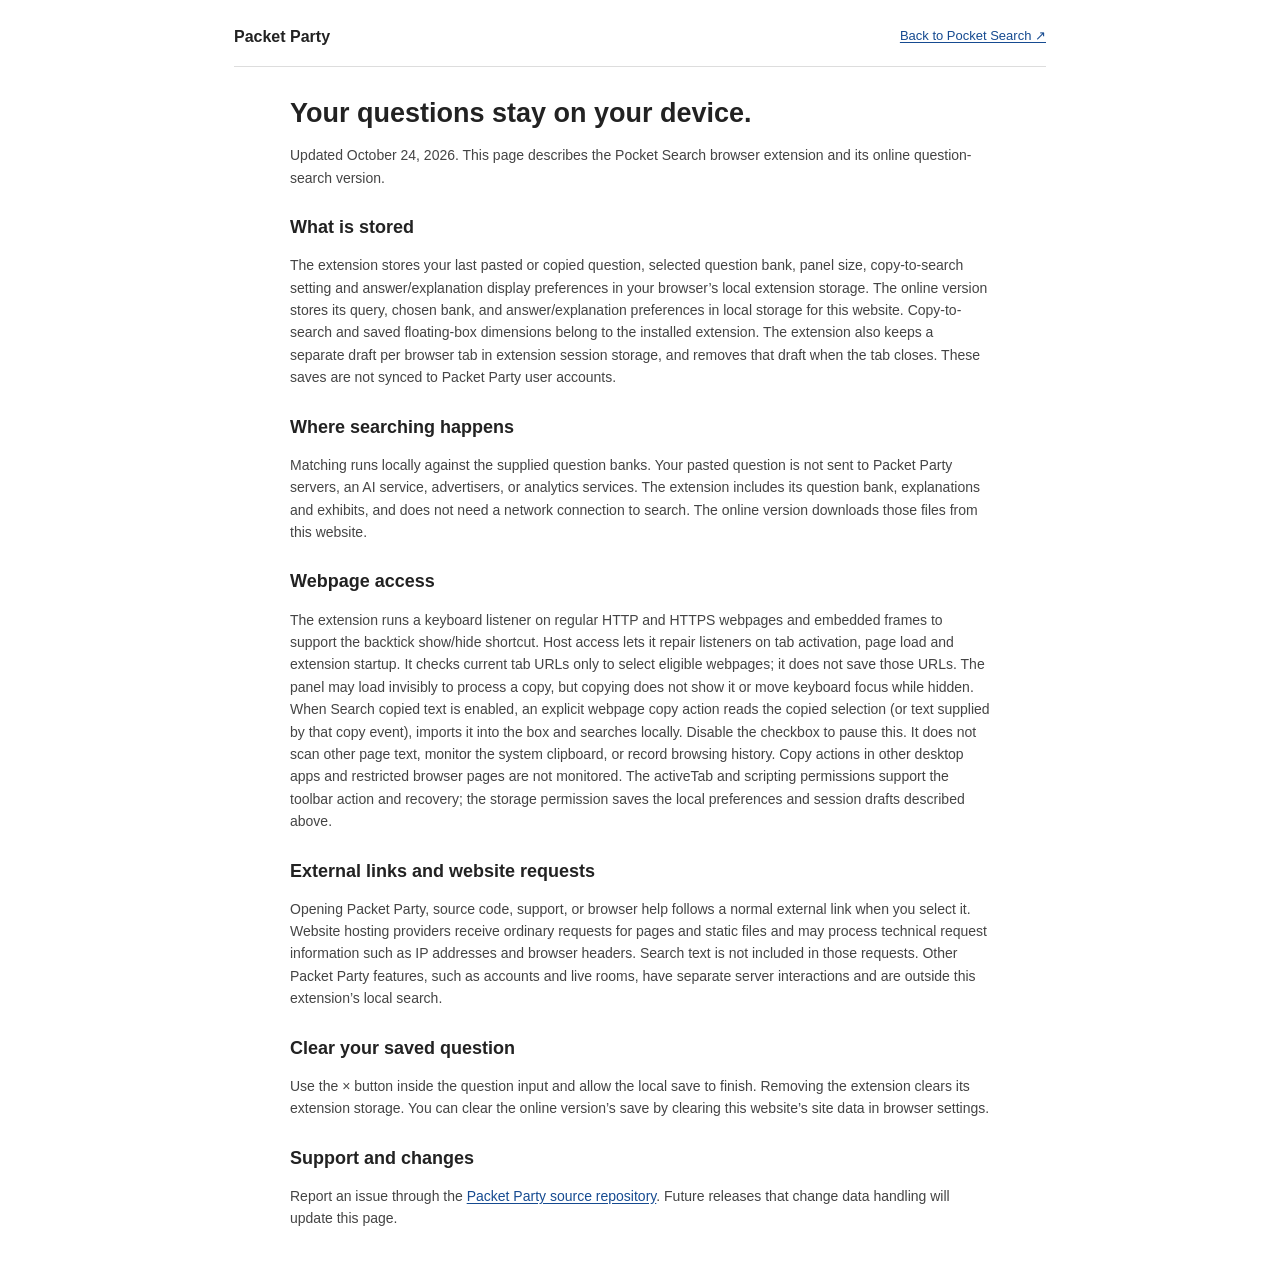
==== commit bd3178d0: "Update copied search text while keeping hidden panels closed" ====
--- a/extension-privacy.html
+++ b/extension-privacy.html
@@ -1,2 +1,2 @@
 <!doctype html>
-<html lang="en"><head><meta charset="utf-8"><meta name="viewport" content="width=device-width,initial-scale=1"><title>Pocket Search privacy · Packet Party</title><link rel="icon" href="icons/icon-192.png"><link rel="stylesheet" href="extension-download.css"></head><body><main><nav><a class="brand" href="/">Packet Party</a><a href="/get-extension">Back to Pocket Search ↗</a></nav><article class="privacy"><p class="eyebrow">POCKET SEARCH / PRIVACY</p><h1>Your questions stay on your device.</h1><p>Updated October 24, 2026. This page describes the Pocket Search browser extension and its online question-search version.</p><h2>What is stored</h2><p>The extension stores your last pasted or copied question, selected question bank, panel size, copy-to-search setting and answer/explanation display preferences in your browser’s local extension storage. The online version stores its query, chosen bank, and answer/explanation preferences in local storage for this website. Copy-to-search and saved floating-box dimensions belong to the installed extension. The extension also keeps a separate draft per browser tab in extension session storage, and removes that draft when the tab closes. These saves are not synced to Packet Party user accounts.</p><h2>Where searching happens</h2><p>Matching runs locally against the supplied question banks. Your pasted question is not sent to Packet Party servers, an AI service, advertisers, or analytics services. The extension includes its question bank, explanations and exhibits, and does not need a network connection to search. The online version downloads those files from this website.</p><h2>Webpage access</h2><p>The extension runs a keyboard listener on regular HTTP and HTTPS webpages and embedded frames to support the backtick show/hide shortcut. Host access lets it repair listeners on tab activation, page load and extension startup. It checks current tab URLs only to select eligible webpages; it does not save those URLs. It creates its floating panel only when opened. When Search copied text is enabled, an explicit webpage copy action reads the copied selection (or text supplied by that copy event), imports it into the box and searches locally. Disable the checkbox to pause this. It does not scan other page text, monitor the system clipboard, or record browsing history. Copy actions in other desktop apps and restricted browser pages are not monitored. The activeTab and scripting permissions support the toolbar action and recovery; the storage permission saves the local preferences and session drafts described above.</p><h2>External links and website requests</h2><p>Opening Packet Party, source code, support, or browser help follows a normal external link when you select it. Website hosting providers receive ordinary requests for pages and static files and may process technical request information such as IP addresses and browser headers. Search text is not included in those requests. Other Packet Party features, such as accounts and live rooms, have separate server interactions and are outside this extension’s local search.</p><h2>Clear your saved question</h2><p>Use the × button inside the question input and allow the local save to finish. Removing the extension clears its extension storage. You can clear the online version’s save by clearing this website’s site data in browser settings.</p><h2>Support and changes</h2><p>Report an issue through the <a href="https://github.com/Angelowww11/REVIEWERS_HAVEFUN/issues" target="_blank" rel="noopener noreferrer">Packet Party source repository</a>. Future releases that change data handling will update this page.</p></article></main></body></html>
+<html lang="en"><head><meta charset="utf-8"><meta name="viewport" content="width=device-width,initial-scale=1"><title>Pocket Search privacy · Packet Party</title><link rel="icon" href="icons/icon-192.png"><link rel="stylesheet" href="extension-download.css"></head><body><main><nav><a class="brand" href="/">Packet Party</a><a href="/get-extension">Back to Pocket Search ↗</a></nav><article class="privacy"><p class="eyebrow">POCKET SEARCH / PRIVACY</p><h1>Your questions stay on your device.</h1><p>Updated October 24, 2026. This page describes the Pocket Search browser extension and its online question-search version.</p><h2>What is stored</h2><p>The extension stores your last pasted or copied question, selected question bank, panel size, copy-to-search setting and answer/explanation display preferences in your browser’s local extension storage. The online version stores its query, chosen bank, and answer/explanation preferences in local storage for this website. Copy-to-search and saved floating-box dimensions belong to the installed extension. The extension also keeps a separate draft per browser tab in extension session storage, and removes that draft when the tab closes. These saves are not synced to Packet Party user accounts.</p><h2>Where searching happens</h2><p>Matching runs locally against the supplied question banks. Your pasted question is not sent to Packet Party servers, an AI service, advertisers, or analytics services. The extension includes its question bank, explanations and exhibits, and does not need a network connection to search. The online version downloads those files from this website.</p><h2>Webpage access</h2><p>The extension runs a keyboard listener on regular HTTP and HTTPS webpages and embedded frames to support the backtick show/hide shortcut. Host access lets it repair listeners on tab activation, page load and extension startup. It checks current tab URLs only to select eligible webpages; it does not save those URLs. The panel may load invisibly to process a copy, but copying does not show it or move keyboard focus while hidden. When Search copied text is enabled, an explicit webpage copy action reads the copied selection (or text supplied by that copy event), imports it into the box and searches locally. Disable the checkbox to pause this. It does not scan other page text, monitor the system clipboard, or record browsing history. Copy actions in other desktop apps and restricted browser pages are not monitored. The activeTab and scripting permissions support the toolbar action and recovery; the storage permission saves the local preferences and session drafts described above.</p><h2>External links and website requests</h2><p>Opening Packet Party, source code, support, or browser help follows a normal external link when you select it. Website hosting providers receive ordinary requests for pages and static files and may process technical request information such as IP addresses and browser headers. Search text is not included in those requests. Other Packet Party features, such as accounts and live rooms, have separate server interactions and are outside this extension’s local search.</p><h2>Clear your saved question</h2><p>Use the × button inside the question input and allow the local save to finish. Removing the extension clears its extension storage. You can clear the online version’s save by clearing this website’s site data in browser settings.</p><h2>Support and changes</h2><p>Report an issue through the <a href="https://github.com/Angelowww11/REVIEWERS_HAVEFUN/issues" target="_blank" rel="noopener noreferrer">Packet Party source repository</a>. Future releases that change data handling will update this page.</p></article></main></body></html>
